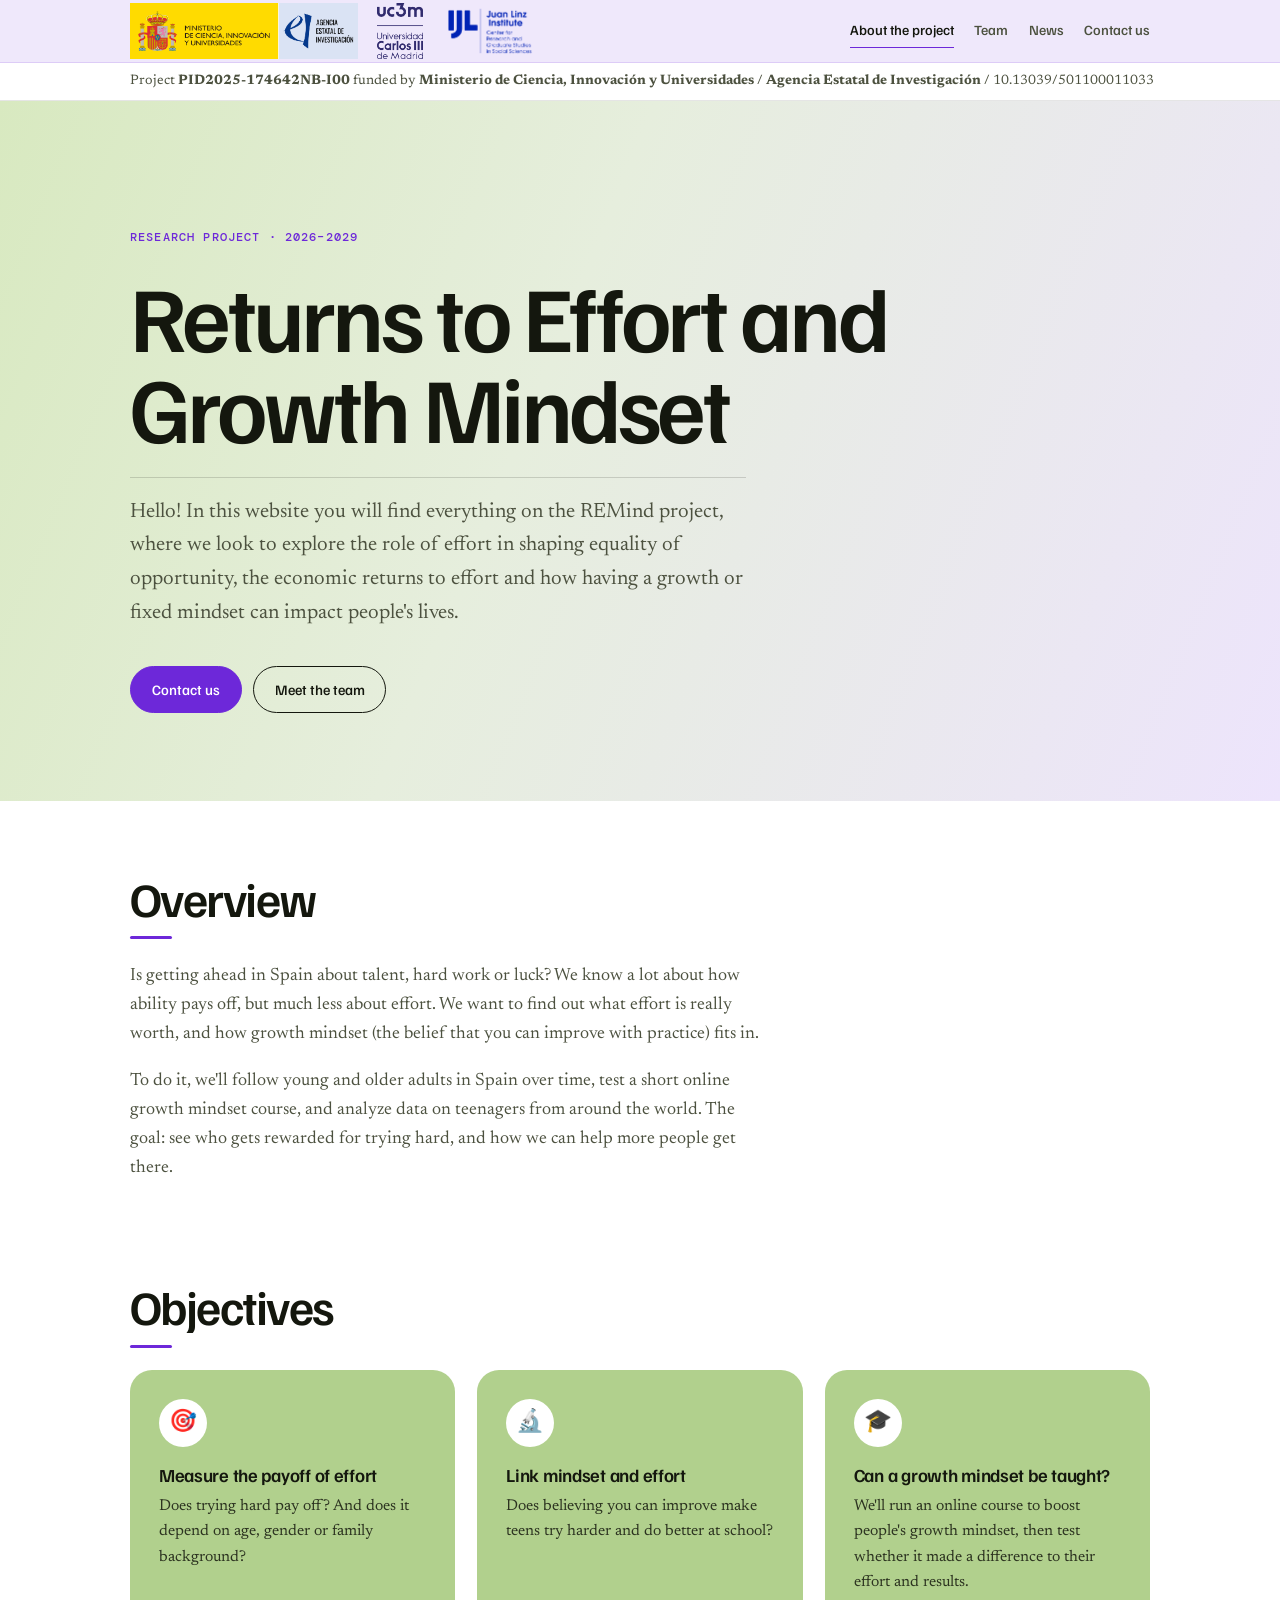
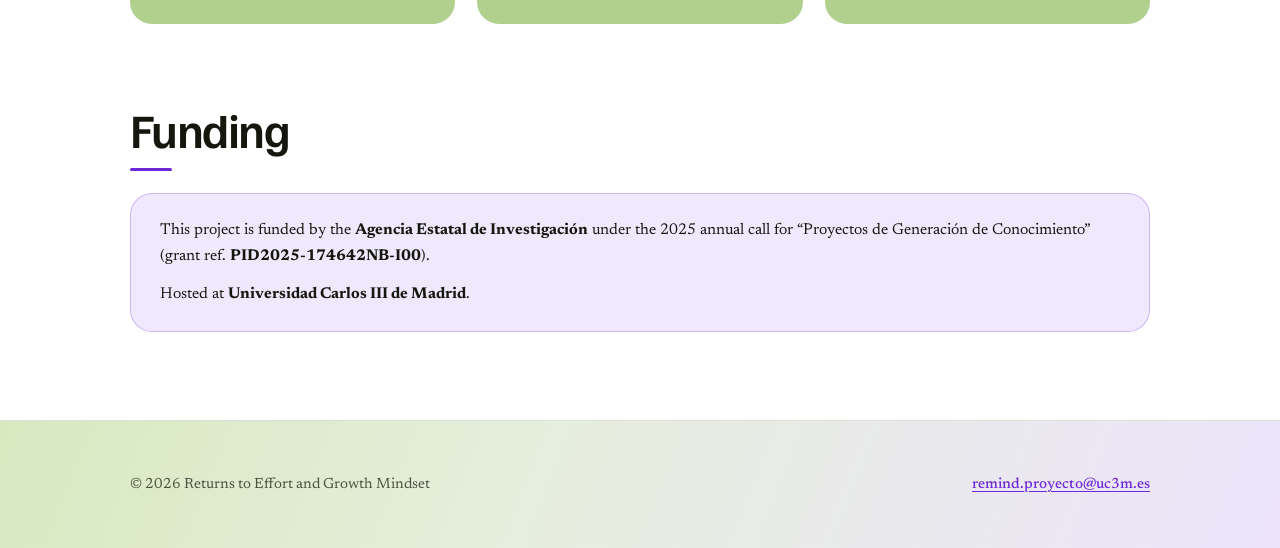
==== index.html @ 809b1516 "Update index.html" ====
<!DOCTYPE html>
<html lang="en">
<head>
  <meta charset="utf-8">
  <meta name="viewport" content="width=device-width, initial-scale=1">
  <title>Returns to Effort and Growth Mindset · About the project</title>
  <meta name="description" content="Hello! In this website you will find everything on the REMind project, where we look to explore the role of effort in shaping equality of opportunity, the economic returns to effort and how having a growth or fixed mindset can impact people's lives.">
  <!-- Vista previa al compartir el enlace en redes (imagen de 1200x630 px).
       IMPORTANTE: para que funcione en redes, og:image debe ser una URL absoluta,
       p. ej. https://TU-USUARIO.github.io/TU-REPO/images/og.png -->
  <meta property="og:type" content="website">
  <meta property="og:title" content="Returns to Effort and Growth Mindset">
  <meta property="og:description" content="Hello! In this website you will find everything on the REMind project, where we look to explore the role of effort in shaping equality of opportunity, the economic returns to effort and how having a growth or fixed mindset can impact people's lives.">
  <meta property="og:image" content="https://TU-USUARIO.github.io/TU-REPO/images/og.png">
  <link rel="icon" href="images/newlogo.png" type="image/png">
  <link rel="preconnect" href="https://fonts.googleapis.com">
  <link rel="preconnect" href="https://fonts.gstatic.com" crossorigin>
  <link href="https://fonts.googleapis.com/css2?family=Inter:wght@400;500;600;700&family=Source+Serif+4:wght@600;700&display=swap" rel="stylesheet">
  <link rel="stylesheet" href="site.css">
  <style>
    /* Barra superior: logos a la izquierda, menú a la derecha */
    .header-inner { justify-content: space-between; gap: 1rem; }
    .funding-logos { display: flex; align-items: center; gap: 1.2rem; flex: 0 0 auto; }
    .funding-logos img { height: 56px; width: auto; display: block; }

    /* Barra de financiación: una sola línea de texto, a la izquierda */
    .funding-bar { background: #fff; border-bottom: 1px solid rgba(0, 0, 0, 0.1); }
    .funding-bar-inner { padding-block: 0.55rem; }
    .funding-bar p { margin: 0; text-align: left; font-size: 0.85rem; line-height: 1.4; color: var(--ink-2); }
    @media (min-width: 1000px) {
      .funding-bar p { white-space: nowrap; }
    }
    @media (max-width: 700px) {
      .funding-logos { gap: 0.6rem; }
      .funding-logos img { height: 42px; }
    }
  </style>
</head>
<body>

  <!-- ===== CABECERA (igual en todas las páginas) ===== -->
  <header class="site-header">
    <div class="container header-inner">
    <div class="funding-logos">
      <img src="images/MICIU+AEI.jpg" alt="Ministerio de Ciencia, Innovación y Universidades · Agencia Estatal de Investigación">
      <img src="images/uc3mvertical.png" alt="Universidad Carlos III de Madrid">
      <img src="images/ijl.png" alt="Instituto Juan Linz">
    </div>
      <button class="nav-toggle" aria-label="Open menu" aria-expanded="false">☰</button>
      <nav class="nav">
        <ul>
          <li><a href="index.html">About the project</a></li>
          <li><a href="team.html">Team</a></li>
          <li><a href="news.html">News</a></li>
          <li><a href="publications.html">Contact us</a></li>
        </ul>
      </nav>
    </div>
  </header>

  <!-- ===== FINANCIACIÓN (obligatoria en todas las páginas): referencia + logo MICIU + logo AEI ===== -->
  <div class="funding-bar">
    <div class="container funding-bar-inner">
      <p>Project <strong>PID2025-174642NB-I00</strong> funded by <strong>Ministerio de Ciencia, Innovación y Universidades</strong> / <strong>Agencia Estatal de Investigación</strong> / 10.13039/501100011033</p>
    </div>
  </div>

  <main>
    <!-- ===== PORTADA ===== -->
    <div class="hero">
      <div class="container">
        <p class="eyebrow">Research project · 2026–2029</p>
        <h1>Returns to Effort and Growth Mindset</h1>
        <p class="lead">
          Hello! In this website you will find everything on the REMind project, where we look
          to explore the role of effort in shaping equality of opportunity, the economic returns
          to effort and how having a growth or fixed mindset can impact people's lives.
        </p>
        <div class="buttons">
          <a class="btn btn-primary" href="publications.html">Contact us</a>
          <a class="btn btn-ghost" href="team.html">Meet the team</a>
        </div>
      </div>
    </div>

    <div class="container">
      <!-- ===== RESUMEN ===== -->
      <section>
        <h2>Overview</h2>
        <p>
          Is getting ahead in Spain about talent, hard work or luck? We know a lot about how
          ability pays off, but much less about effort. We want to find out what effort is
          really worth, and how growth mindset (the belief that you can improve with practice)
          fits in.
        </p>
        <p>
          To do it, we'll follow young and older adults in Spain over time, test a short online
          growth mindset course, and analyze data on teenagers from around the world. The goal:
          see who gets rewarded for trying hard, and how we can help more people get there.
        </p>
      </section>

      <!-- ===== OBJETIVOS ===== -->
      <section>
        <h2>Objectives</h2>
        <div class="grid-3">
          <div class="card">
            <div class="icon">🎯</div>
            <h3>Measure the payoff of effort</h3>
            <p>Does trying hard pay off? And does it depend on age, gender or family background?</p>
          </div>
          <div class="card">
            <div class="icon">🔬</div>
            <h3>Link mindset and effort</h3>
            <p>Does believing you can improve make teens try harder and do better at school?</p>
          </div>
          <div class="card">
            <div class="icon">🎓</div>
            <h3>Can a growth mindset be taught?</h3>
            <p>We'll run an online course to boost people's growth mindset, then test whether it made a difference to their effort and results.</p>
          </div>
        </div>
      </section>

      <!-- ===== FINANCIACIÓN ===== -->
      <section>
        <h2>Funding</h2>
        <div class="funding">
          <span>This project is funded by the <strong>Agencia Estatal de Investigación</strong> under the 2025 annual call for “Proyectos de Generación de Conocimiento” (grant ref. <strong>PID2025-174642NB-I00</strong>).</span>
          <span>Hosted at <strong>Universidad Carlos III de Madrid</strong>.</span>
        </div>
      </section>
    </div>
  </main>

  <!-- ===== PIE (igual en todas las páginas) ===== -->
  <footer class="site-footer">
    <div class="container footer-inner">
      <span>© <span class="year">2026</span> Returns to Effort and Growth Mindset</span>
      <span class="footer-email"><a href="mailto:remind.proyecto@uc3m.es">remind.proyecto@uc3m.es</a></span>
    </div>
  </footer>

  <script src="site.js"></script>
</body>
</html>
---- site.css ----
/* ==========================================================
   Estilos de la web del proyecto — paleta y tipografía inspiradas en la web de Mar
   Fondo blanco, verde salvia, violeta como único acento, panel degradado
   verde → lila, y tres fuentes: Familjen Grotesk, Newsreader y DM Mono.
   Cambia colores y fuentes en :root para personalizarla.
   ========================================================== */

@import url("https://fonts.googleapis.com/css2?family=DM+Mono:wght@400;500&family=Familjen+Grotesk:ital,wght@0,400..700;1,400..700&family=Newsreader:ital,wght@0,300..600;1,300..600&display=swap");

:root {
  --paper:       #ffffff;
  --paper-2:     #f7f7f5;
  --ink:         #14170e;    /* texto y franjas oscuras */
  --ink-2:       #4c513f;
  --ink-3:       #787d69;
  --rule:        #dedfd5;    /* líneas finas */
  --rule-soft:   #edeee6;
  --sage:        #b1d08d;    /* verde salvia */
  --sage-tint:   #eaf3dd;
  --sage-deep:   #3f6b22;
  --accent:      #6d28d9;    /* violeta: único color de acento */
  --accent-fg:   #ffffff;
  --accent-soft: #f0e9fe;
  --bar:         #efe7fb;    /* barra lavanda de la cabecera */
  --panel-bg:    linear-gradient(112deg, #d8e9c0 0%, #e6eedd 42%, #ede4fc 100%);
  --panel-rule:  rgba(20, 23, 14, 0.16);
  --shadow:      0 1px 2px rgba(20, 23, 14, 0.05), 0 10px 28px -14px rgba(20, 23, 14, 0.22);
  --radius:      22px;
  --max:         1100px;
  --head-h:      62px;
  --font-display: "Familjen Grotesk", "Helvetica Neue", Helvetica, Arial, sans-serif;
  --font-body:    "Newsreader", Georgia, "Times New Roman", serif;
  --font-mono:    "DM Mono", ui-monospace, "SF Mono", Menlo, Consolas, monospace;
  /* alias por compatibilidad */
  --font-sans: var(--font-display);
  --font-serif: var(--font-body);
}

/* Modo oscuro automático (si el ordenador del visitante lo tiene activado) */
@media (prefers-color-scheme: dark) {
  :root {
    --paper: #12140d; --paper-2: #191c13;
    --ink: #edefe3; --ink-2: #b7bba9; --ink-3: #8b907d;
    --rule: #383c2e; --rule-soft: #282c20;
    --sage: #a6c583; --sage-tint: #212b18; --sage-deep: #bcd79c;
    --accent: #c4b5fd; --accent-fg: #10120a; --accent-soft: #241c3b;
    --bar: #1c1630;
    --panel-bg: linear-gradient(112deg, #1b2614 0%, #1a1d14 45%, #211a31 100%);
    --panel-rule: rgba(237, 239, 227, 0.18);
    --shadow: 0 1px 2px rgba(0, 0, 0, 0.4), 0 10px 28px -14px rgba(0, 0, 0, 0.75);
  }
}

* { box-sizing: border-box; }

html { scroll-behavior: smooth; -webkit-text-size-adjust: 100%; }

body {
  margin: 0;
  font-family: var(--font-body);
  font-size: clamp(1.02rem, 0.98rem + 0.2vw, 1.12rem);
  line-height: 1.62;
  color: var(--ink);
  background: var(--paper);
  -webkit-font-smoothing: antialiased;
}

img { max-width: 100%; height: auto; display: block; }

h1, h2, h3, h4 {
  font-family: var(--font-display);
  font-weight: 600;
  line-height: 1.06;
  letter-spacing: -0.022em;
  margin: 0;
}

a { color: var(--accent); text-underline-offset: 0.18em; text-decoration-thickness: 1px; }
a:hover { text-decoration-thickness: 2px; }
:focus-visible { outline: 2px solid var(--accent); outline-offset: 3px; border-radius: 2px; }
::selection { background: var(--sage); color: #14170e; }

.container {
  width: 100%;
  max-width: var(--max);
  margin: 0 auto;
  padding: 0 clamp(1.15rem, 4.5vw, 2.5rem);
}

/* ---------- Cabecera y navegación ---------- */

.site-header {
  position: sticky;
  top: 0;
  z-index: 50;
  background: color-mix(in srgb, var(--bar) 94%, transparent);
  backdrop-filter: saturate(1.4) blur(10px);
  border-bottom: 1px solid color-mix(in srgb, var(--accent) 14%, transparent);
}

.header-inner {
  display: flex;
  align-items: center;
  justify-content: space-between;
  gap: 1rem;
  min-height: var(--head-h);
}

.brand {
  display: flex;
  align-items: center;
  gap: 10px;
  color: var(--ink);
  text-decoration: none;
}
   .brand span {
     font-family: var(--font-display);
     font-style: normal;
     font-weight: 600;
     font-size: 1.05rem;
     letter-spacing: -0.01em;
   }
.brand:hover span { color: var(--accent); }
.brand img { width: 28px; height: 28px; }

.nav ul {
  display: flex;
  gap: clamp(0.7rem, 1.6vw, 1.6rem);
  list-style: none;
  margin: 0;
  padding: 0;
}
.nav a {
  display: block;
  font-family: var(--font-display);
  font-size: 0.88rem;
  font-weight: 500;
  color: var(--ink-2);
  text-decoration: none;
  padding-block: 0.3rem;
  border-bottom: 1.5px solid transparent;
  white-space: nowrap;
}
.nav a:hover,
.nav a.active,
.nav a[aria-current="page"] { color: var(--ink); border-bottom-color: var(--accent); }

.nav-toggle {
  display: none;
  background: none;
  border: 1px solid var(--rule);
  border-radius: 999px;
  padding: 0.35rem 0.8rem;
  cursor: pointer;
  font-family: var(--font-display);
  font-size: 0.9rem;
  color: var(--ink);
}

/* ---------- Portada (solo en About) ---------- */

.hero {
  background: var(--panel-bg);
  padding: clamp(4rem, 11vw, 8rem) 0 clamp(3rem, 8vw, 5.5rem);
}

.eyebrow {
  display: block;
  font-family: var(--font-mono);
  font-size: 0.72rem;
  font-weight: 500;
  letter-spacing: 0.1em;
  text-transform: uppercase;
  color: var(--accent);
  margin: 0 0 1.4rem;
}

.hero h1 {
  font-size: clamp(2.5rem, 0.8rem + 6.6vw, 5.8rem);
  letter-spacing: -0.04em;
  line-height: 0.98;
  max-width: 16ch;
  margin-bottom: 1.6rem;
}
/* palabra destacada opcional: <em>effort</em> */
.hero h1 em {
  font-family: var(--font-body);
  font-style: italic;
  font-weight: 400;
  letter-spacing: -0.015em;
}

.hero .lead {
  font-size: clamp(1.1rem, 1rem + 0.5vw, 1.3rem);
  color: var(--ink-2);
  max-width: 56ch;
  margin: 0 0 2.2rem;
  padding-top: 1.1rem;
  border-top: 1px solid var(--panel-rule);
}

.buttons { display: flex; flex-wrap: wrap; gap: 0.7rem; }

.btn {
  display: inline-flex;
  align-items: center;
  gap: 0.5rem;
  font-family: var(--font-display);
  font-size: 0.9rem;
  font-weight: 500;
  text-decoration: none;
  padding: 0.68rem 1.3rem;
  border-radius: 999px;
  border: 1px solid var(--ink);
  color: var(--ink);
  background: transparent;
  transition: background-color 0.18s ease, color 0.18s ease, border-color 0.18s ease;
}
.btn:hover { background: var(--ink); color: var(--paper); border-color: var(--ink); }
.btn-primary { background: var(--accent); border-color: var(--accent); color: var(--accent-fg); }
.btn-primary:hover { background: var(--ink); border-color: var(--ink); color: var(--paper); }
.btn-ghost { background: transparent; color: var(--ink); }

/* ---------- Cinta de palabras clave (opcional) ----------
   <div class="marquee"><div class="marquee-track">
     <span>Effort</span><span>Growth mindset</span> ... (repite el grupo una vez)
   </div></div>                                                */

.marquee {
  overflow: hidden;
  background: var(--ink);
  color: #f4f5ec;
  user-select: none;
}
.marquee-track {
  display: flex;
  align-items: center;
  width: max-content;
  padding-block: 0.85rem;
  animation: marquee 45s linear infinite;
}
.marquee-track span {
  display: inline-flex;
  align-items: center;
  font-family: var(--font-mono);
  font-size: 0.74rem;
  letter-spacing: 0.09em;
  text-transform: uppercase;
  white-space: nowrap;
  padding-inline: 1.1rem;
}
.marquee-track span::after {
  content: "";
  width: 5px;
  height: 5px;
  border-radius: 50%;
  background: var(--sage);
  margin-left: 2.2rem;
}

@keyframes marquee { to { transform: translateX(-50%); } }

@media (prefers-reduced-motion: reduce) {
  .marquee-track { animation: none; }
  .marquee { overflow-x: auto; }
  html { scroll-behavior: auto; }
}

/* ---------- Cabecera de página (resto de pestañas) ---------- */

.page-header {
  padding: clamp(2.6rem, 6vw, 4.4rem) 0;
  border-bottom: 1px solid var(--rule);
}
.page-header h1 {
  font-size: clamp(2.1rem, 1.2rem + 3.8vw, 3.8rem);
  letter-spacing: -0.036em;
}
.page-header h1::after {
  content: "";
  display: block;
  width: 4.5rem;
  height: 5px;
  border-radius: 3px;
  background: var(--accent);
  margin-top: 1.1rem;
}
.page-header p { margin-top: 1rem; max-width: 60ch; color: var(--ink-2); font-size: 1.04em; }

/* ---------- Secciones ---------- */

main { padding-bottom: clamp(3rem, 7vw, 5rem); }

section { padding: clamp(2.8rem, 6vw, 4.5rem) 0 0.5rem; }

h2 {
  font-size: clamp(1.8rem, 1.1rem + 2.4vw, 3rem);
  letter-spacing: -0.032em;
  margin: 0 0 1.4rem;
}
h2::after {
  content: "";
  display: block;
  width: 2.6rem;
  height: 3px;
  border-radius: 2px;
  background: var(--accent);
  margin-top: 0.8rem;
}
h3 { font-size: 1.15rem; letter-spacing: -0.015em; line-height: 1.22; margin: 0 0 0.45rem; }

section p { max-width: 64ch; color: var(--ink-2); }
section p + p { margin-top: 1rem; }

/* etiqueta pequeña opcional: <p class="section-label">01 ↘ Overview</p> */
.section-label {
  font-family: var(--font-mono);
  font-size: 0.72rem;
  font-weight: 500;
  letter-spacing: 0.1em;
  text-transform: uppercase;
  color: var(--accent);
  margin: 0 0 0.7rem;
}

.muted { color: var(--ink-3); }

.grid-3 {
  display: grid;
  grid-template-columns: repeat(3, 1fr);
  gap: clamp(0.9rem, 1.8vw, 1.4rem);
}

/* Tarjetas de objetivos: las tres del mismo verde salvia, plano y sin degradado */
.card {
  background: var(--sage);
  border-radius: var(--radius);
  padding: clamp(1.3rem, 2.6vw, 1.8rem);
  transition: transform 0.2s ease, box-shadow 0.2s ease;
}
.card:hover { transform: translateY(-3px); box-shadow: var(--shadow); }
.card h3 { color: #14170e; }
.card p { margin: 0; color: #2c3320; font-size: 0.98rem; }
.card .icon {
  display: grid;
  place-items: center;
  width: 48px;
  height: 48px;
  font-size: 1.4rem;
  margin-bottom: 1.1rem;
  border-radius: 50%;
  background: #ffffff;
}
@media (prefers-color-scheme: dark) {
  .card { background: var(--sage-tint); border: 1px solid var(--rule); }
  .card h3 { color: var(--ink); }
  .card p { color: var(--ink-2); }
  .card .icon { background: var(--paper-2); }
}
@media (prefers-reduced-motion: reduce) { .card:hover { transform: none; } }

.figure {
  border-radius: var(--radius);
  overflow: hidden;
  border: 1px solid var(--rule);
  background: var(--paper);
}
.figure figcaption {
  padding: 0.8rem 1rem;
  font-size: 0.92rem;
  color: var(--ink-3);
  border-top: 1px solid var(--rule);
}

.funding {
  display: flex;
  flex-wrap: wrap;
  align-items: center;
  gap: 0.8rem 2rem;
  padding: clamp(1.1rem, 2.4vw, 1.5rem) clamp(1.2rem, 2.6vw, 1.8rem);
  background: var(--accent-soft);
  border: 1px solid color-mix(in srgb, var(--accent) 26%, transparent);
  border-radius: var(--radius);
  color: var(--ink);
  font-size: 0.98rem;
}

/* ---------- Equipo ---------- */

.team-grid {
  display: grid;
  grid-template-columns: repeat(auto-fill, minmax(210px, 1fr));
  gap: 2.2rem;
}

.member { text-align: center; }
.member .photo {
  width: 150px;
  height: 150px;
  margin: 0 auto 1rem;
  border-radius: 50%;
  object-fit: cover;
  background: var(--accent-soft);
  border: 3px solid var(--sage);
}
.member h3 { margin-bottom: 0.15rem; }
.member .role { font-family: var(--font-mono); font-size: 0.7rem; letter-spacing: 0.08em; text-transform: uppercase; color: var(--accent); margin: 0; }
.member .affil { color: var(--ink-3); font-size: 0.92rem; margin: 0.2rem 0 0.5rem; }
.member .links { display: flex; justify-content: center; gap: 0.8rem; font-family: var(--font-display); font-size: 0.88rem; }

/* ---------- Noticias ---------- */

.news-list { list-style: none; margin: 0; padding: 0; }

.news-item {
  display: grid;
  grid-template-columns: 140px 1fr;
  gap: 1.2rem;
  padding: 1.3rem 0;
  border-bottom: 1px solid var(--rule);
}
.news-item:last-child { border-bottom: none; }
.news-item time {
  font-family: var(--font-mono);
  font-size: 0.78rem;
  letter-spacing: 0.08em;
  text-transform: uppercase;
  color: var(--ink-3);
  font-variant-numeric: tabular-nums;
  padding-top: 0.3rem;
}
.news-item p { margin: 0.3rem 0 0; color: var(--ink-2); }

.tag {
  display: inline-block;
  font-family: var(--font-mono);
  font-size: 0.6rem;
  font-weight: 500;
  letter-spacing: 0.1em;
  text-transform: uppercase;
  padding: 0.26rem 0.6rem;
  border-radius: 3px;
  background: var(--accent-soft);
  color: var(--accent);
  border: 1px solid color-mix(in srgb, var(--accent) 26%, transparent);
  margin-left: 0.5rem;
  vertical-align: middle;
}

/* ---------- Publicaciones ---------- */

.pub-year {
  font-family: var(--font-mono);
  font-size: 0.76rem;
  font-weight: 500;
  letter-spacing: 0.12em;
  text-transform: uppercase;
  color: var(--ink-3);
  margin: 2.4rem 0 0.8rem;
  padding-bottom: 0.5rem;
  border-bottom: 1px solid var(--rule);
}

.pub-list { list-style: none; margin: 0; padding: 0; }

.pub { padding: 1.2rem 0; border-bottom: 1px solid var(--rule-soft); }
.pub:last-child { border-bottom: none; }
.pub .title { font-family: var(--font-display); font-weight: 600; font-size: 1.12rem; letter-spacing: -0.015em; margin: 0; color: var(--ink); }
.pub .authors { margin: 0.2rem 0; color: var(--ink-2); font-size: 0.95rem; }
.pub .venue { margin: 0; font-style: italic; color: var(--ink-3); font-size: 0.95rem; }
.pub .pub-links { display: flex; flex-wrap: wrap; gap: 0.5rem; margin-top: 0.8rem; }
.pub .pub-links a,
.pub .pub-links button {
  font-family: var(--font-display);
  font-size: 0.8rem;
  font-weight: 500;
  padding: 0.3rem 0.85rem;
  border: 1px solid color-mix(in srgb, var(--accent) 40%, transparent);
  border-radius: 999px;
  background: var(--accent-soft);
  color: var(--accent);
  text-decoration: none;
  cursor: pointer;
  transition: background-color 0.18s ease, color 0.18s ease, border-color 0.18s ease;
}
.pub .pub-links a:hover,
.pub .pub-links button:hover { background: var(--ink); color: var(--paper); border-color: var(--ink); }

.bibtex {
  display: none;
  margin-top: 0.8rem;
  padding: 1rem;
  background: var(--paper-2);
  border: 1px solid var(--rule);
  border-radius: 8px;
  font-family: var(--font-mono);
  font-size: 0.76rem;
  overflow-x: auto;
  white-space: pre;
}
.bibtex.open { display: block; }

/* ---------- Pie de página ---------- */

.site-footer {
  background: var(--panel-bg);
  color: var(--ink-2);
  padding: clamp(2rem, 5vw, 3.2rem) 0;
  font-size: 0.92rem;
  border-top: 1px solid var(--rule);
}
.footer-inner {
  display: flex;
  flex-wrap: wrap;
  justify-content: space-between;
  gap: 0.8rem;
}
.footer-inner a { color: var(--accent); font-weight: 500; }
.footer-inner a:hover { color: var(--ink); }

/* ---------- Móvil ---------- */

@media (max-width: 860px) {
  .nav-toggle { display: block; }

  .header-inner { position: relative; }
  .nav {
    display: none;
    position: absolute;
    top: calc(100% + 8px);
    right: 0;
    min-width: 210px;
    background: var(--paper);
    border: 1px solid var(--rule);
    border-radius: 12px;
    padding: 0.3rem 1rem;
    box-shadow: var(--shadow);
  }
  .nav.open { display: block; }
  .nav ul { flex-direction: column; gap: 0; }
  .nav a { padding-block: 0.75rem; border-bottom: 1px solid var(--rule-soft); }
  .nav li:last-child a { border-bottom: none; }
}

@media (max-width: 760px) {
  .grid-3 { grid-template-columns: 1fr; }
  .news-item { grid-template-columns: 1fr; gap: 0.2rem; }
}
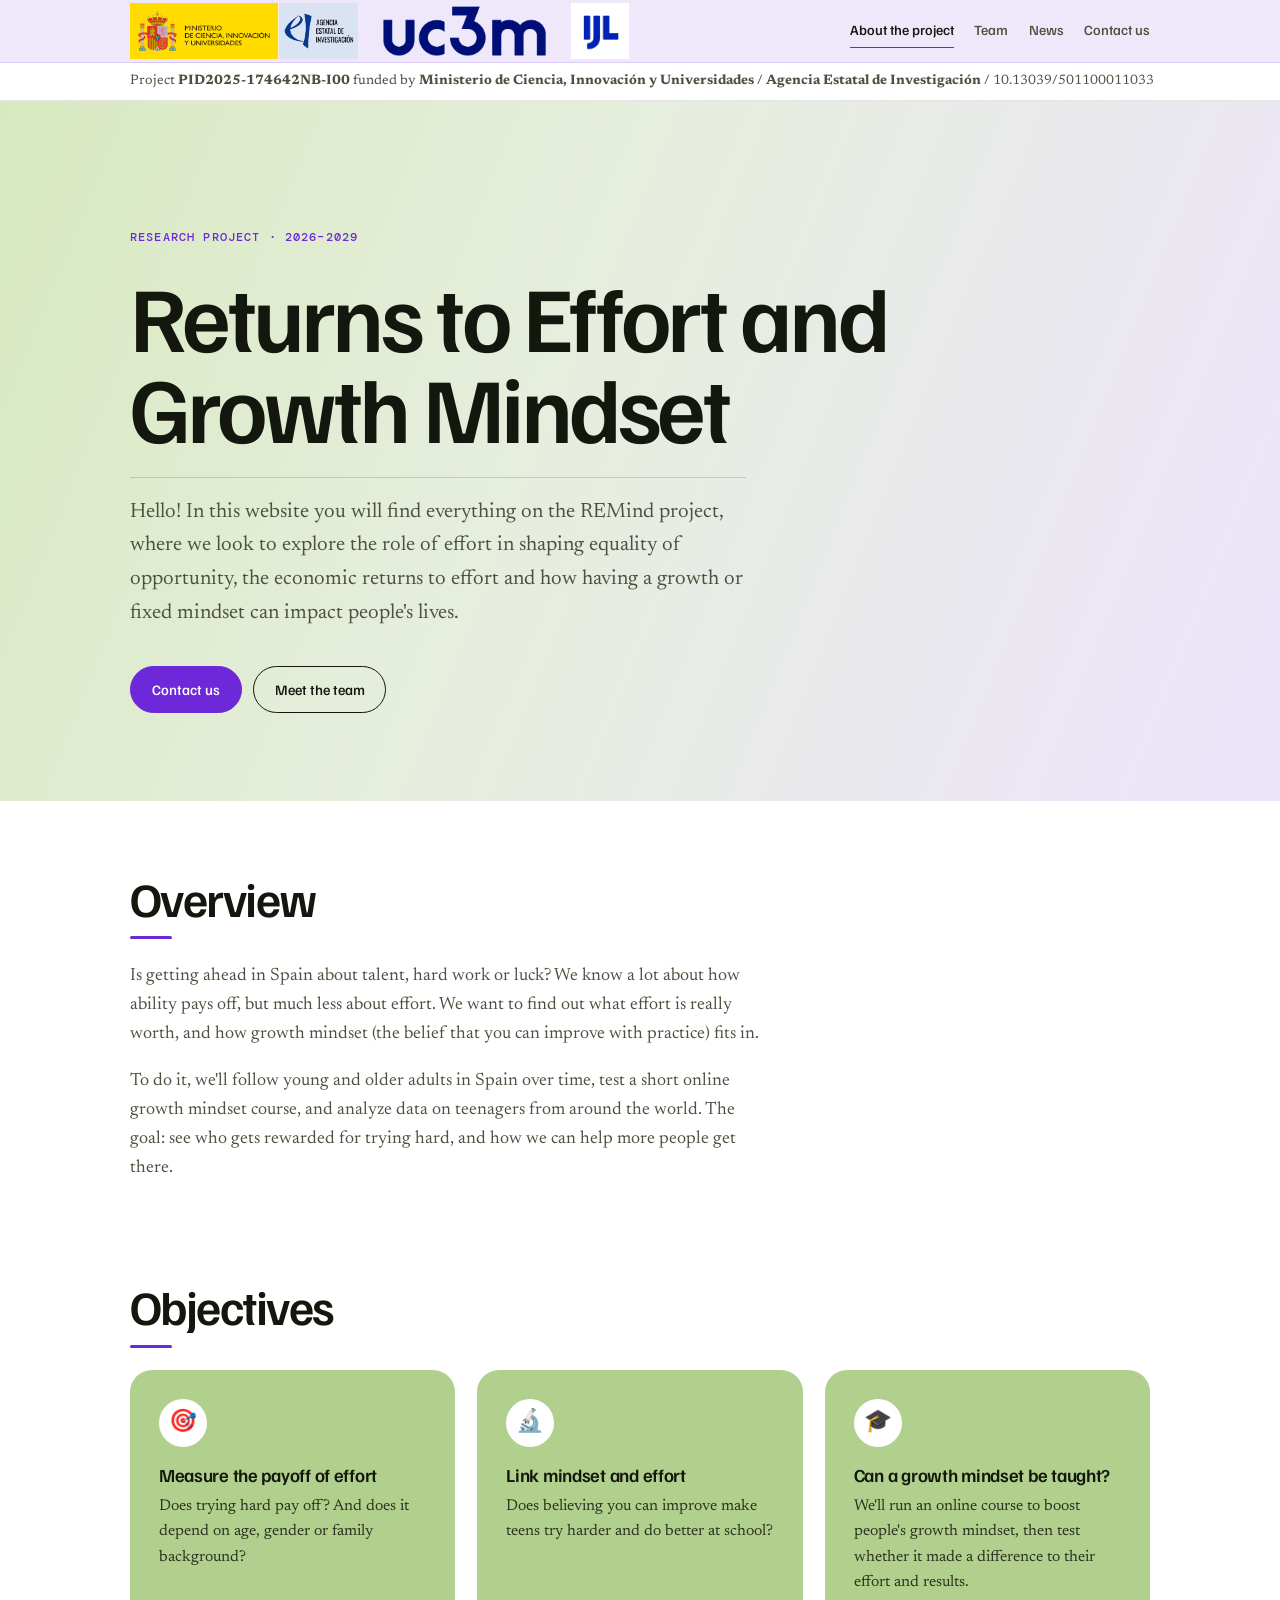
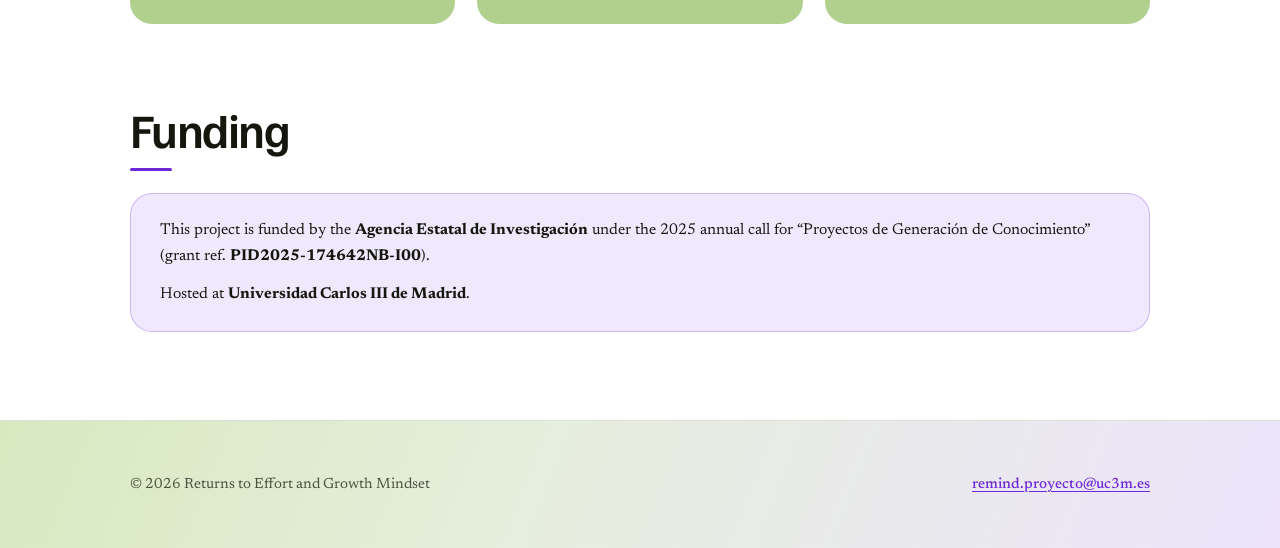
==== commit 395c5a60: "Update index.html" ====
--- a/index.html
+++ b/index.html
@@ -43,8 +43,8 @@
     <div class="container header-inner">
     <div class="funding-logos">
       <img src="images/MICIU+AEI.jpg" alt="Ministerio de Ciencia, Innovación y Universidades · Agencia Estatal de Investigación">
-      <img src="images/uc3mvertical.png" alt="Universidad Carlos III de Madrid">
-      <img src="images/ijl.png" alt="Instituto Juan Linz">
+      <img src="images/uc3macronimo.png" alt="Universidad Carlos III de Madrid">
+      <img src="images/IJL_letras.jpg" alt="Instituto Juan Linz">
     </div>
       <button class="nav-toggle" aria-label="Open menu" aria-expanded="false">☰</button>
       <nav class="nav">
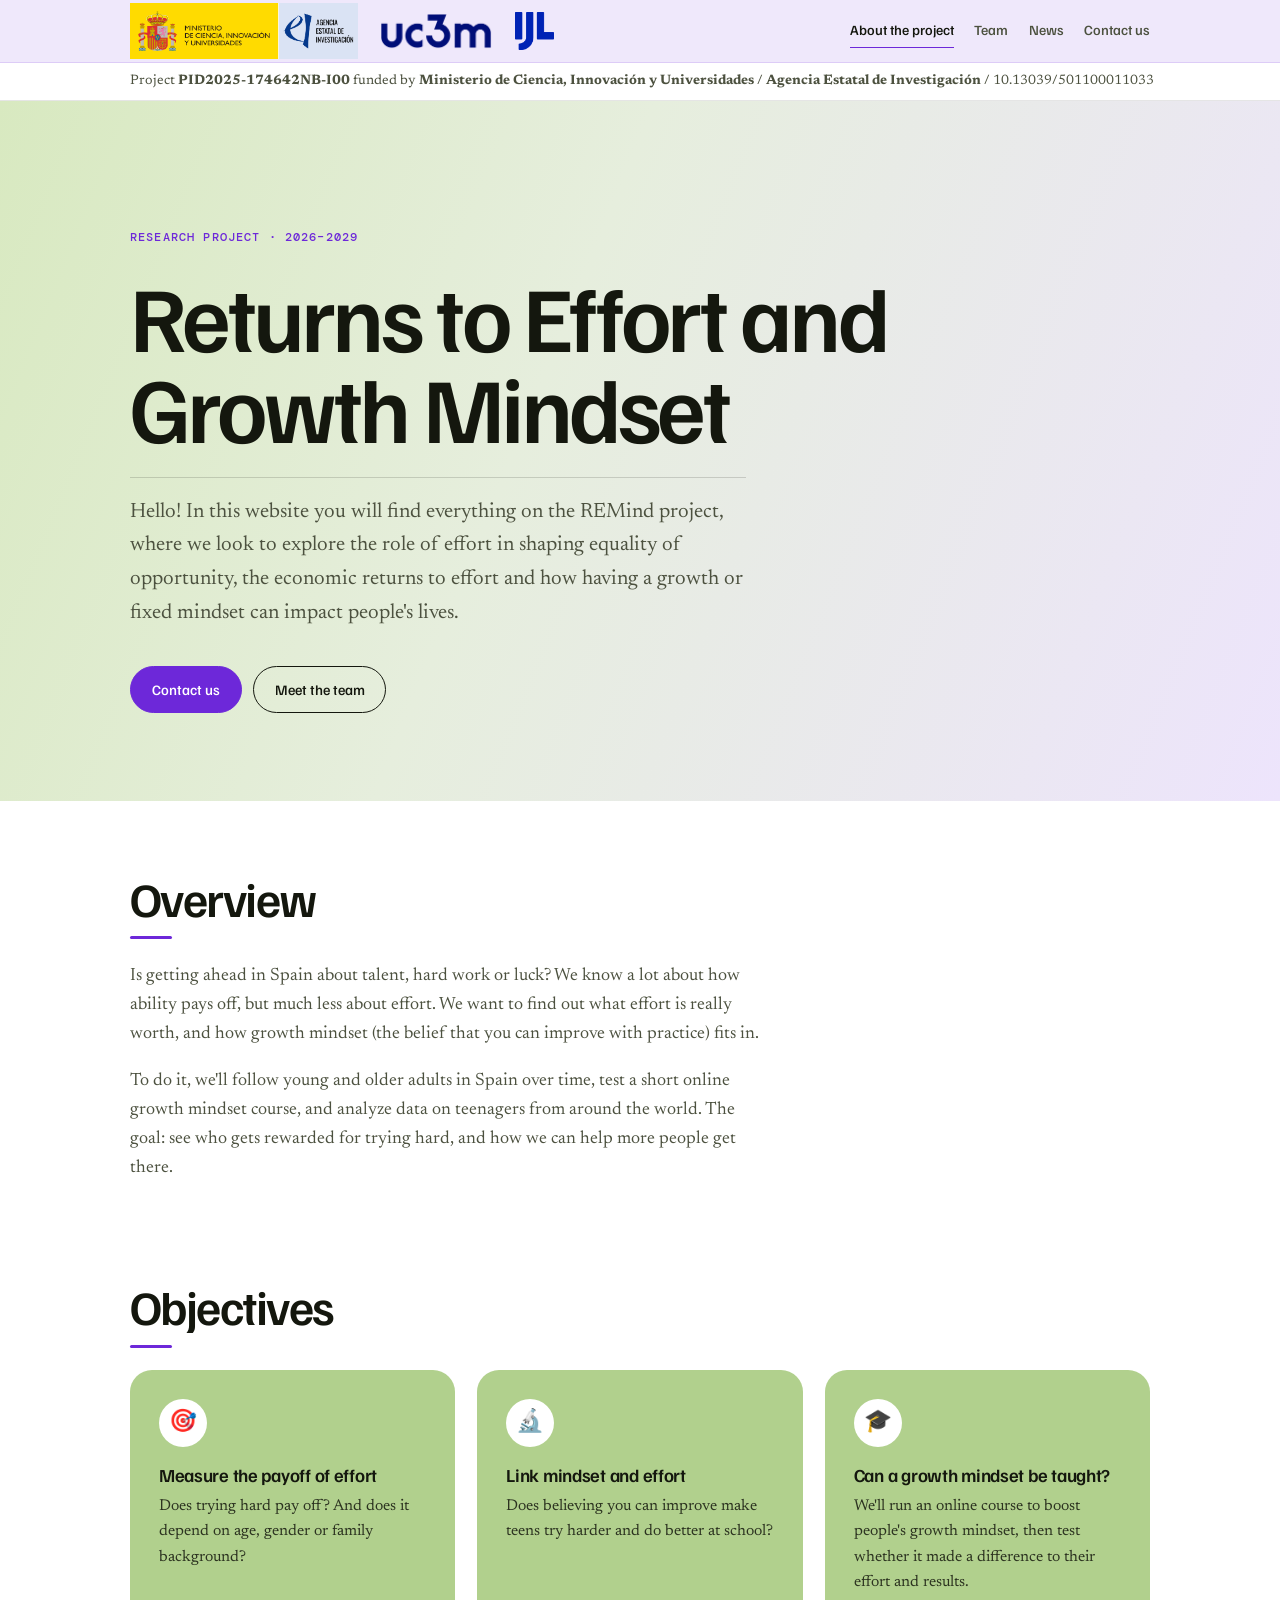
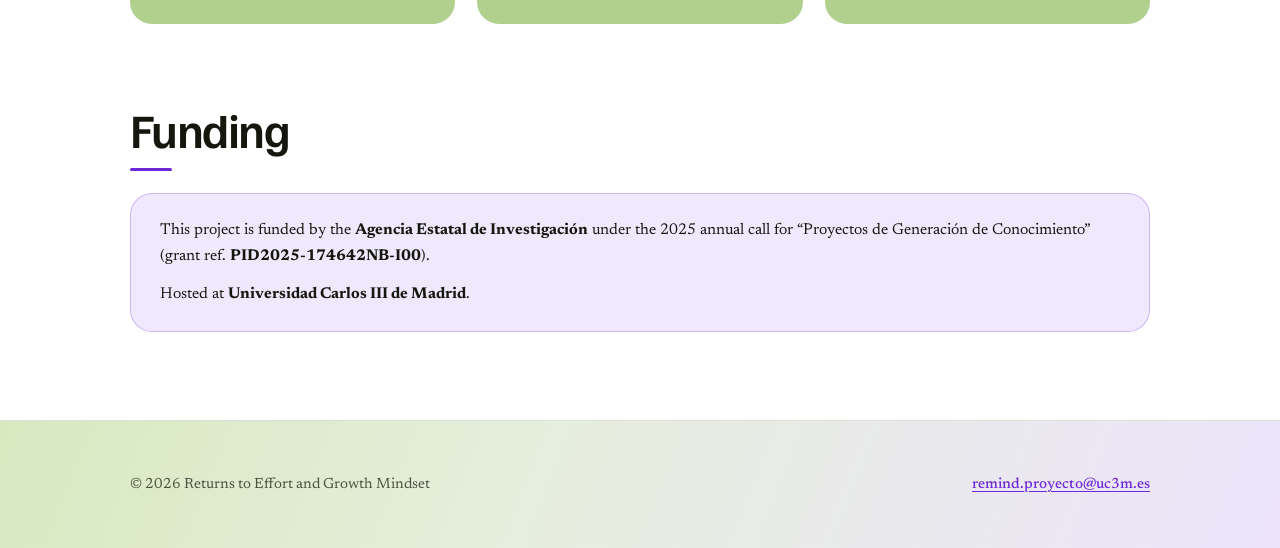
==== commit b6b1d8c5: "Update index.html" ====
--- a/index.html
+++ b/index.html
@@ -22,6 +22,7 @@
     .header-inner { justify-content: space-between; gap: 1rem; }
     .funding-logos { display: flex; align-items: center; gap: 1.2rem; flex: 0 0 auto; }
     .funding-logos img { height: 56px; width: auto; display: block; }
+    .funding-logos img:nth-child(n+2) { height: 38px; }
 
     /* Barra de financiación: una sola línea de texto, a la izquierda */
     .funding-bar { background: #fff; border-bottom: 1px solid rgba(0, 0, 0, 0.1); }
@@ -33,6 +34,7 @@
     @media (max-width: 700px) {
       .funding-logos { gap: 0.6rem; }
       .funding-logos img { height: 42px; }
+      .funding-logos img:nth-child(n+2) { height: 30px; }
     }
   </style>
 </head>
@@ -44,7 +46,7 @@
     <div class="funding-logos">
       <img src="images/MICIU+AEI.jpg" alt="Ministerio de Ciencia, Innovación y Universidades · Agencia Estatal de Investigación">
       <img src="images/uc3macronimo.png" alt="Universidad Carlos III de Madrid">
-      <img src="images/IJL_letras.jpg" alt="Instituto Juan Linz">
+      <img src="images/IJL_letras.png" alt="Instituto Juan Linz">
     </div>
       <button class="nav-toggle" aria-label="Open menu" aria-expanded="false">☰</button>
       <nav class="nav">
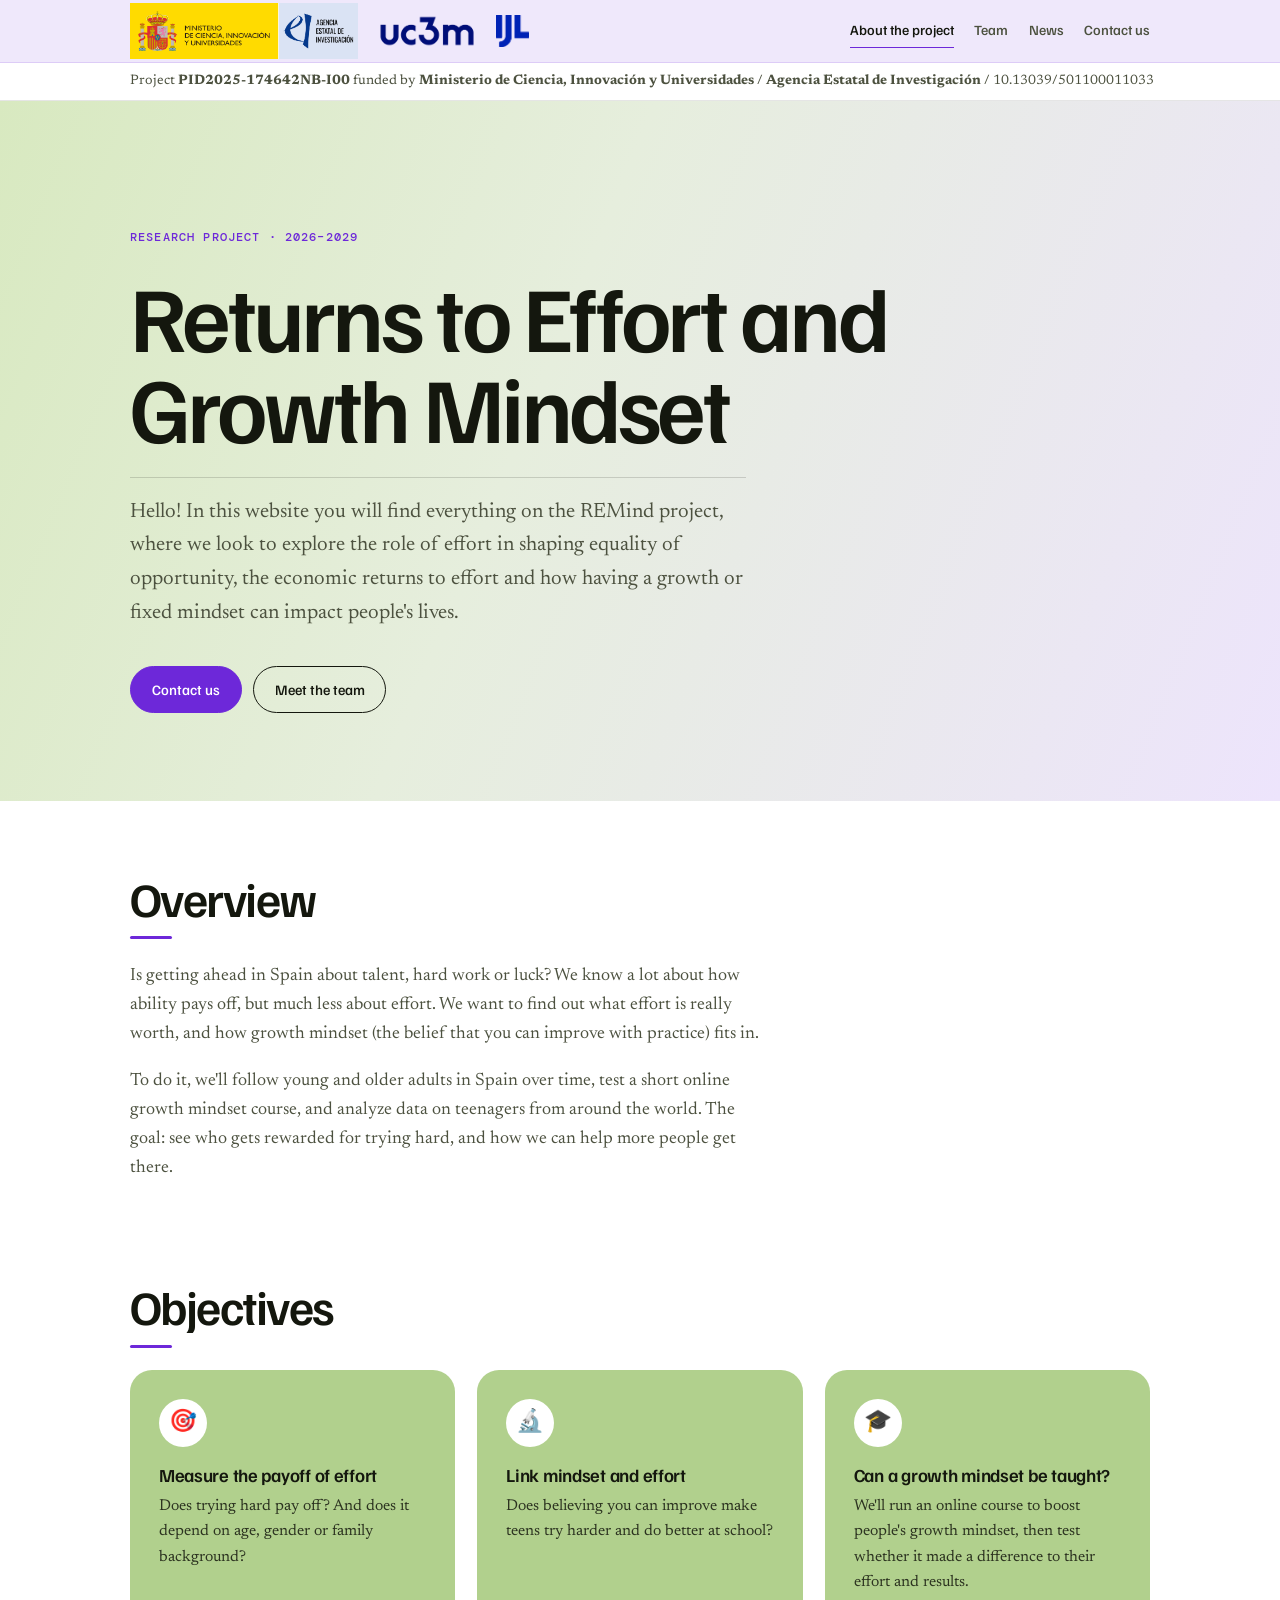
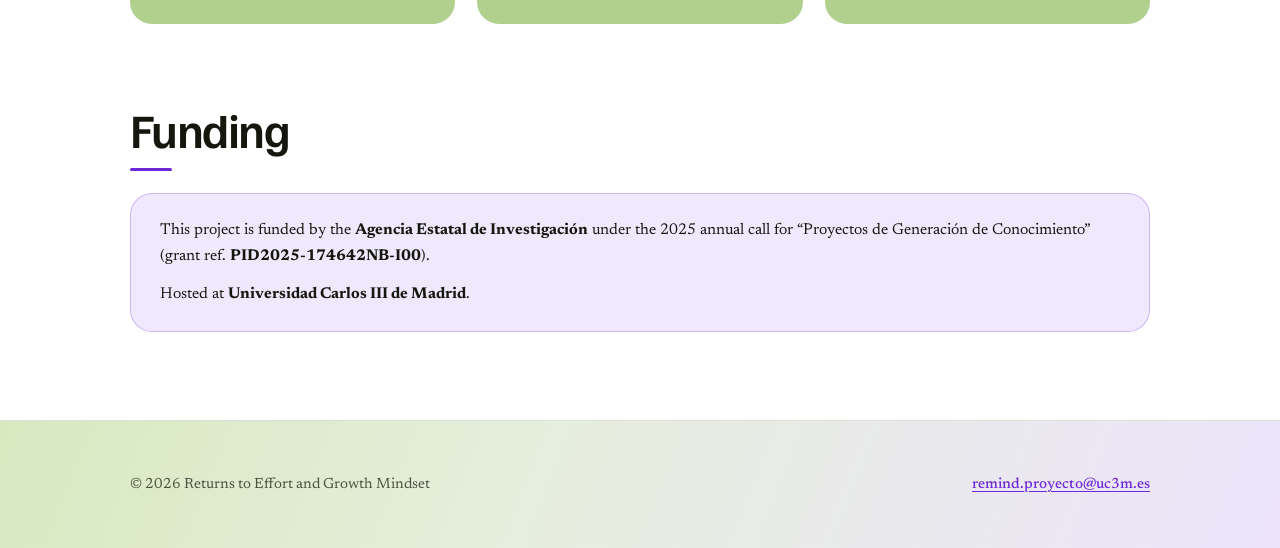
==== commit 66e12141: "Update index.html" ====
--- a/index.html
+++ b/index.html
@@ -22,7 +22,7 @@
     .header-inner { justify-content: space-between; gap: 1rem; }
     .funding-logos { display: flex; align-items: center; gap: 1.2rem; flex: 0 0 auto; }
     .funding-logos img { height: 56px; width: auto; display: block; }
-    .funding-logos img:nth-child(n+2) { height: 38px; }
+    .funding-logos img:nth-child(n+2) { height: 32px; }
 
     /* Barra de financiación: una sola línea de texto, a la izquierda */
     .funding-bar { background: #fff; border-bottom: 1px solid rgba(0, 0, 0, 0.1); }
@@ -34,7 +34,7 @@
     @media (max-width: 700px) {
       .funding-logos { gap: 0.6rem; }
       .funding-logos img { height: 42px; }
-      .funding-logos img:nth-child(n+2) { height: 30px; }
+      .funding-logos img:nth-child(n+2) { height: 26px; }
     }
   </style>
 </head>
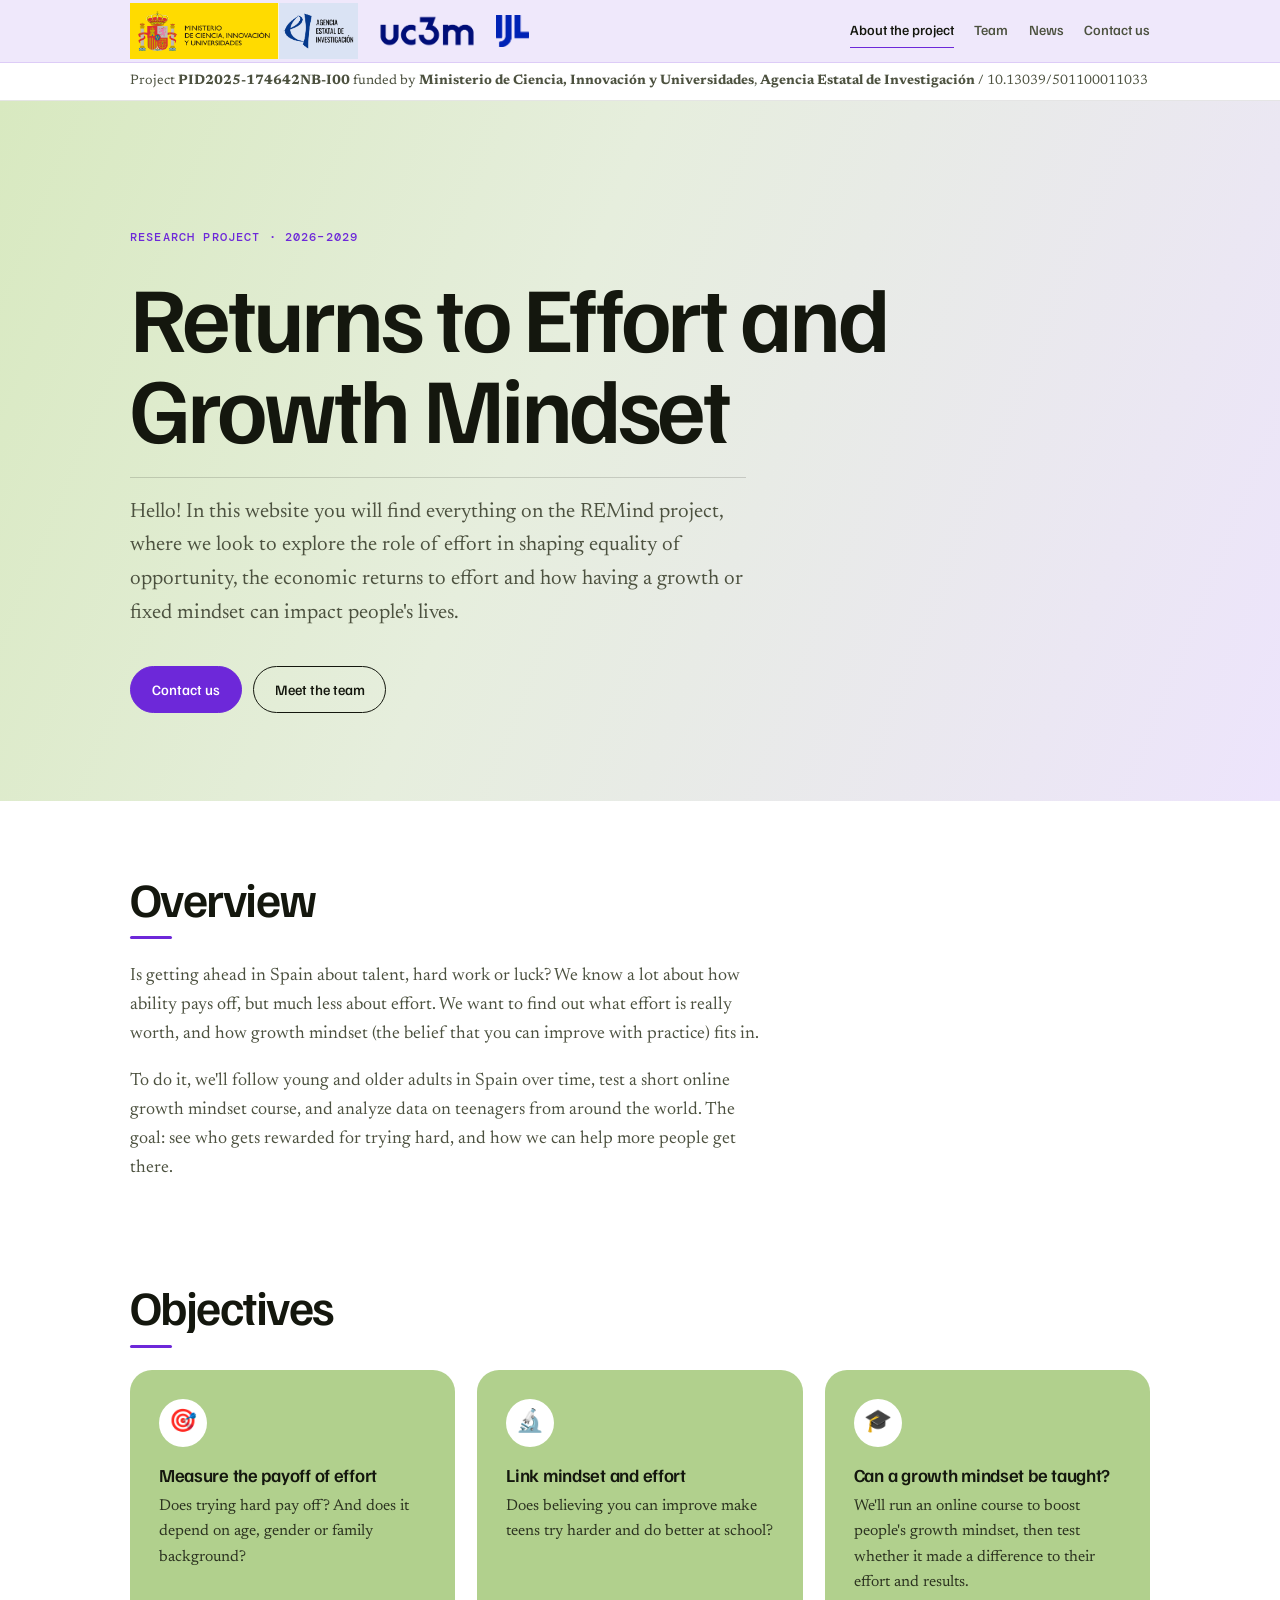
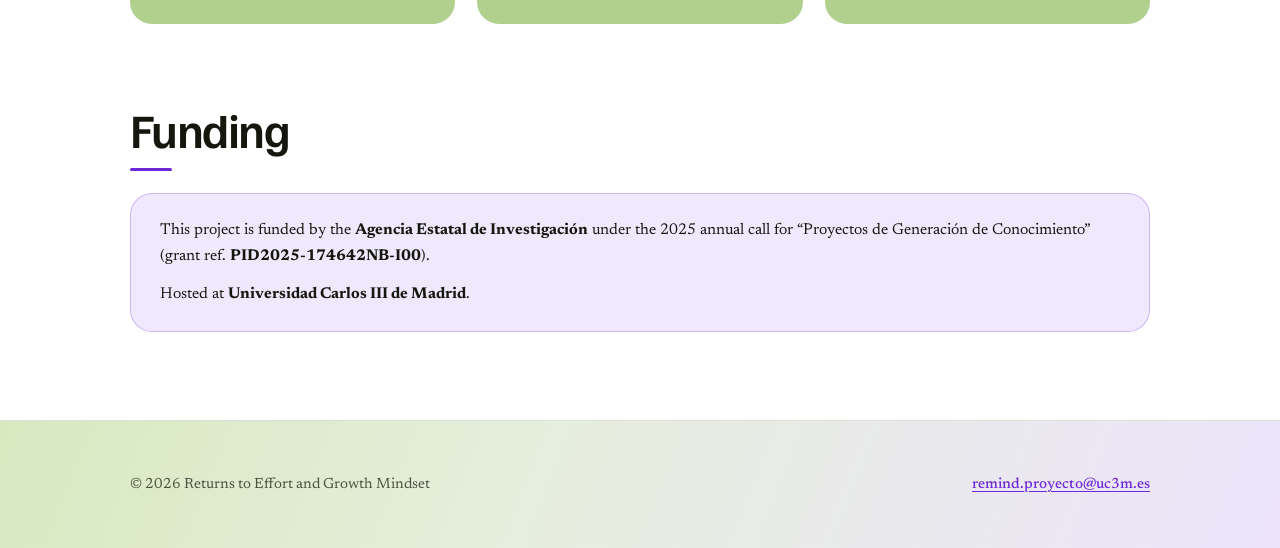
==== commit 1d4676f0: "Update index.html" ====
--- a/index.html
+++ b/index.html
@@ -63,7 +63,7 @@
   <!-- ===== FINANCIACIÓN (obligatoria en todas las páginas): referencia + logo MICIU + logo AEI ===== -->
   <div class="funding-bar">
     <div class="container funding-bar-inner">
-      <p>Project <strong>PID2025-174642NB-I00</strong> funded by <strong>Ministerio de Ciencia, Innovación y Universidades</strong> / <strong>Agencia Estatal de Investigación</strong> / 10.13039/501100011033</p>
+      <p>Project <strong>PID2025-174642NB-I00</strong> funded by <strong>Ministerio de Ciencia, Innovación y Universidades</strong>, <strong>Agencia Estatal de Investigación</strong> / 10.13039/501100011033</p>
     </div>
   </div>
 
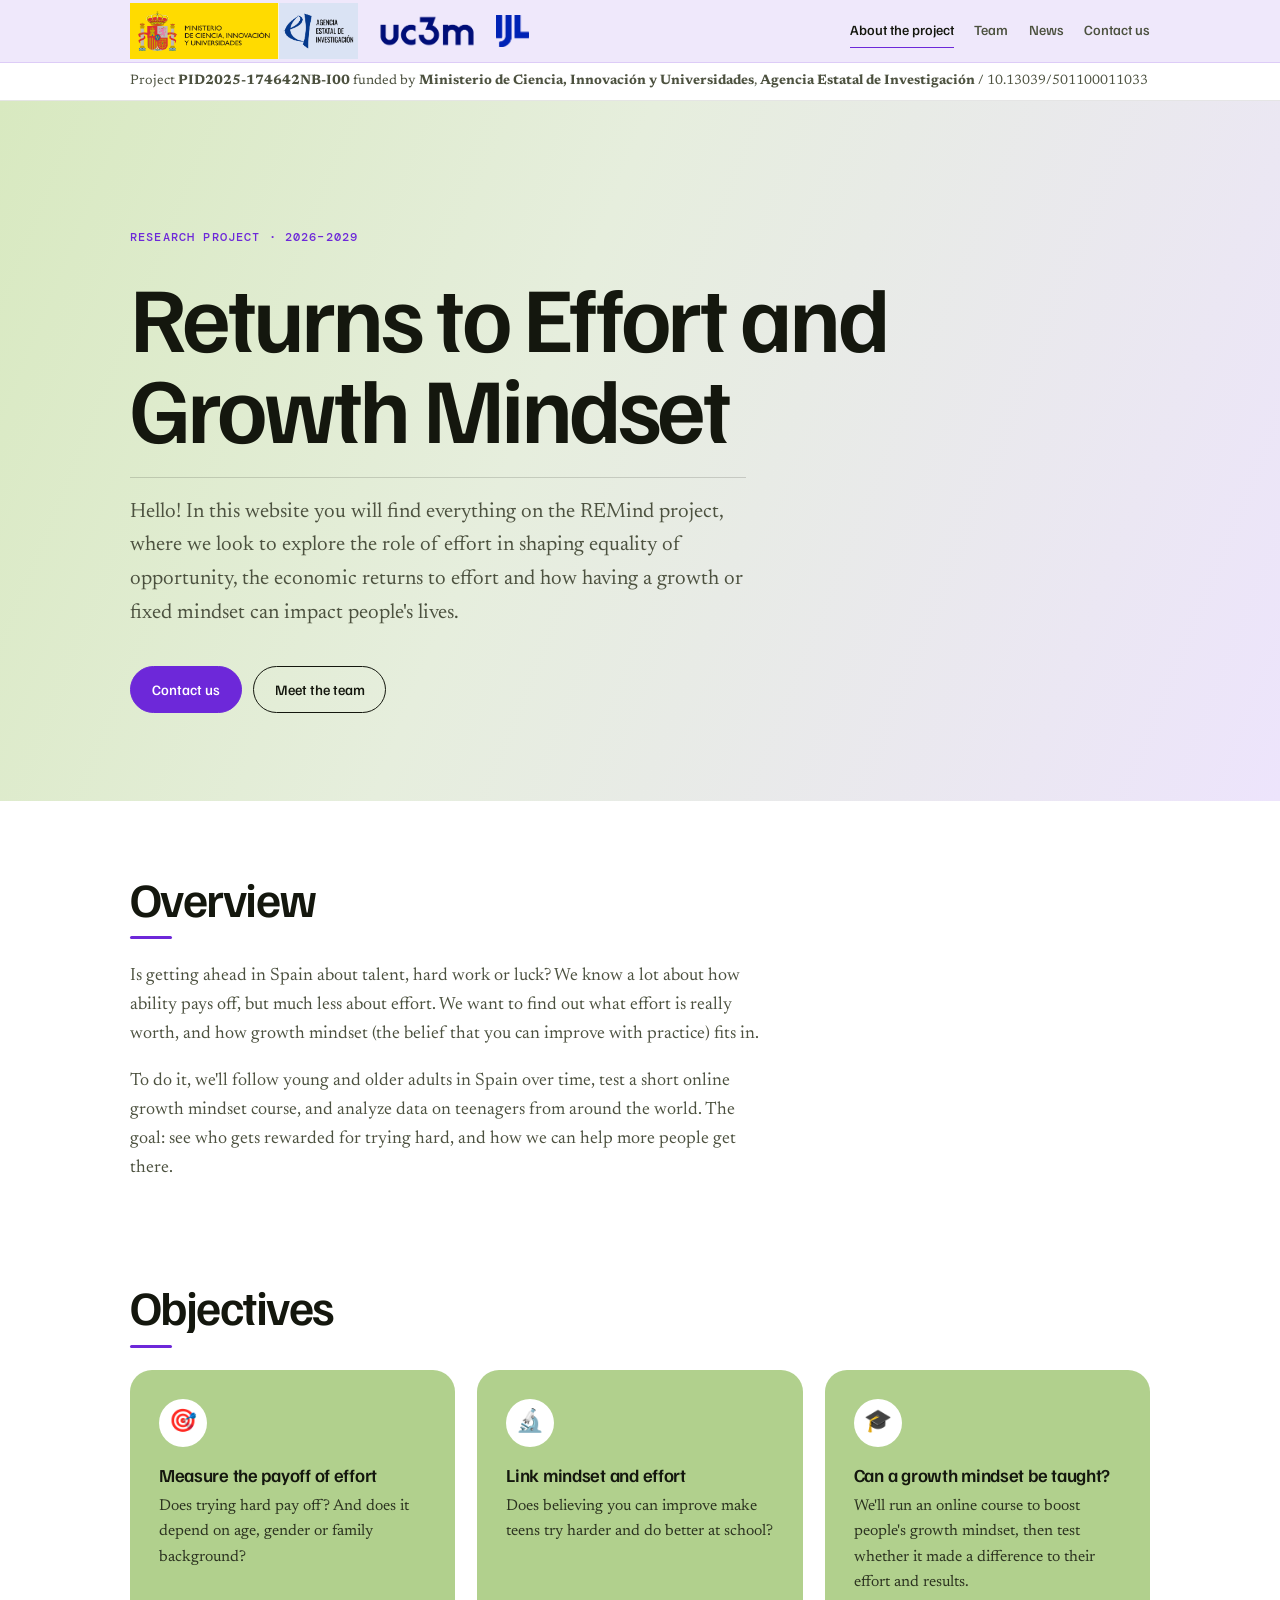
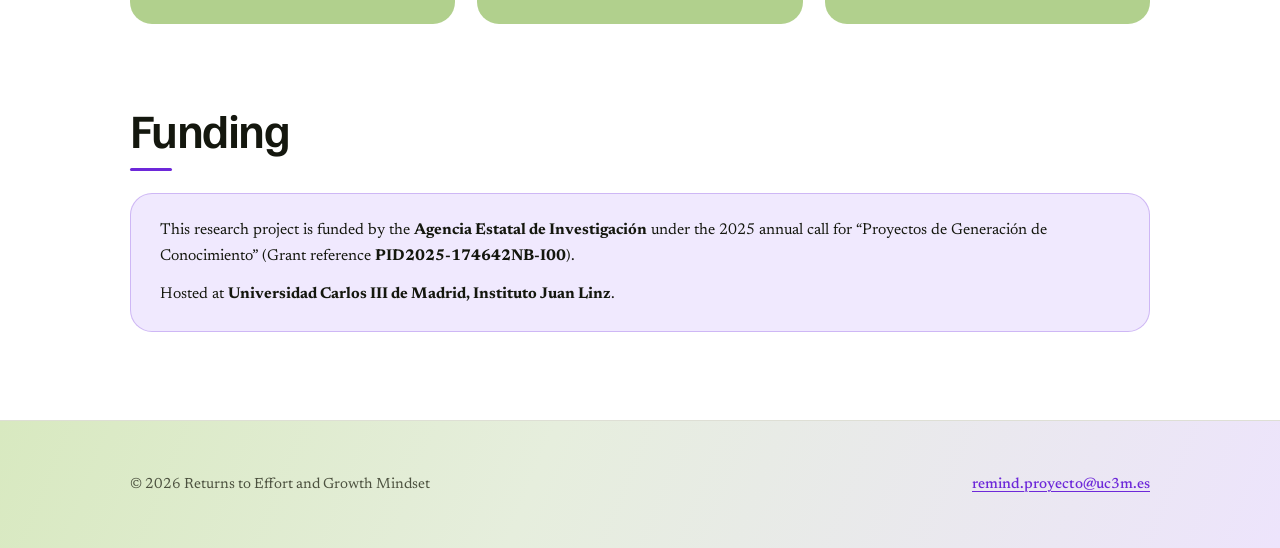
==== commit 9c4fb24a: "Update index.html" ====
--- a/index.html
+++ b/index.html
@@ -128,8 +128,8 @@
       <section>
         <h2>Funding</h2>
         <div class="funding">
-          <span>This project is funded by the <strong>Agencia Estatal de Investigación</strong> under the 2025 annual call for “Proyectos de Generación de Conocimiento” (grant ref. <strong>PID2025-174642NB-I00</strong>).</span>
-          <span>Hosted at <strong>Universidad Carlos III de Madrid</strong>.</span>
+          <span>This research project is funded by the <strong>Agencia Estatal de Investigación</strong> under the 2025 annual call for “Proyectos de Generación de Conocimiento” (Grant reference <strong>PID2025-174642NB-I00</strong>).</span>
+          <span>Hosted at <strong>Universidad Carlos III de Madrid, Instituto Juan Linz</strong>.</span>
         </div>
       </section>
     </div>
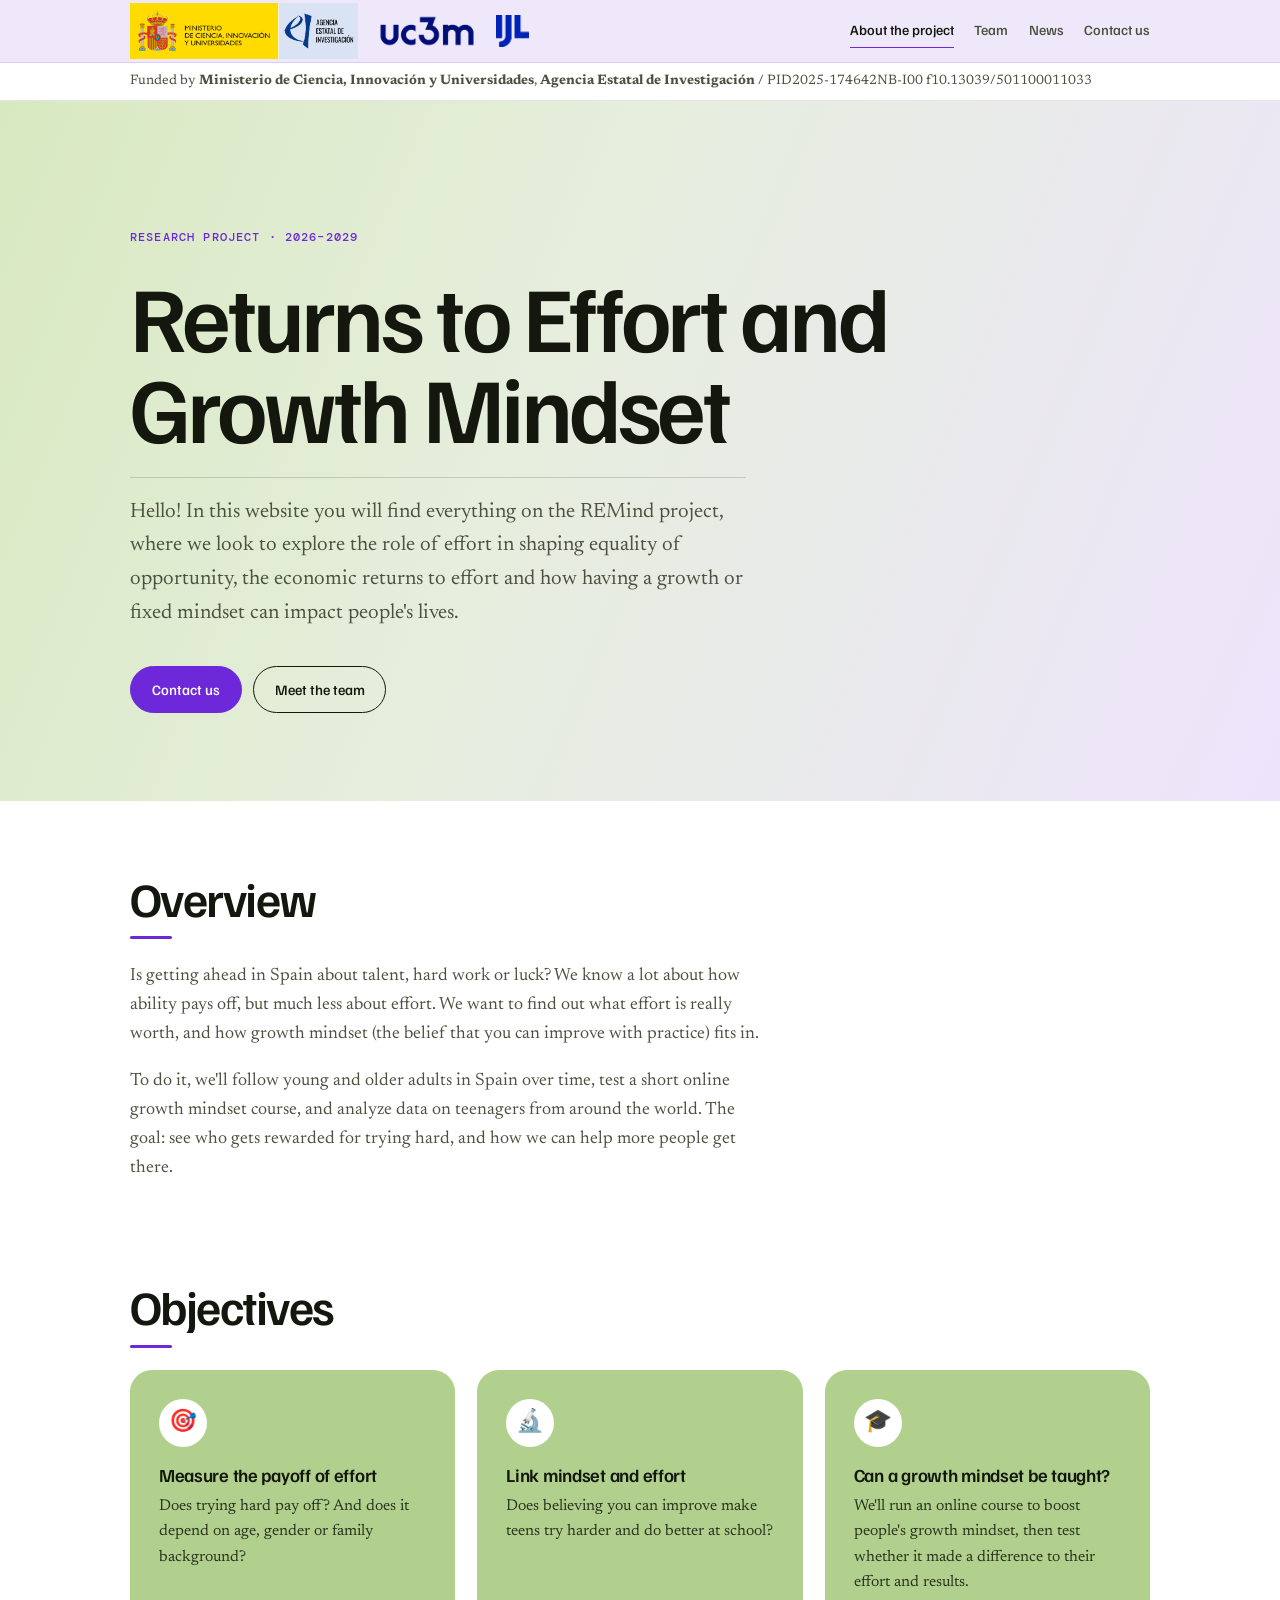
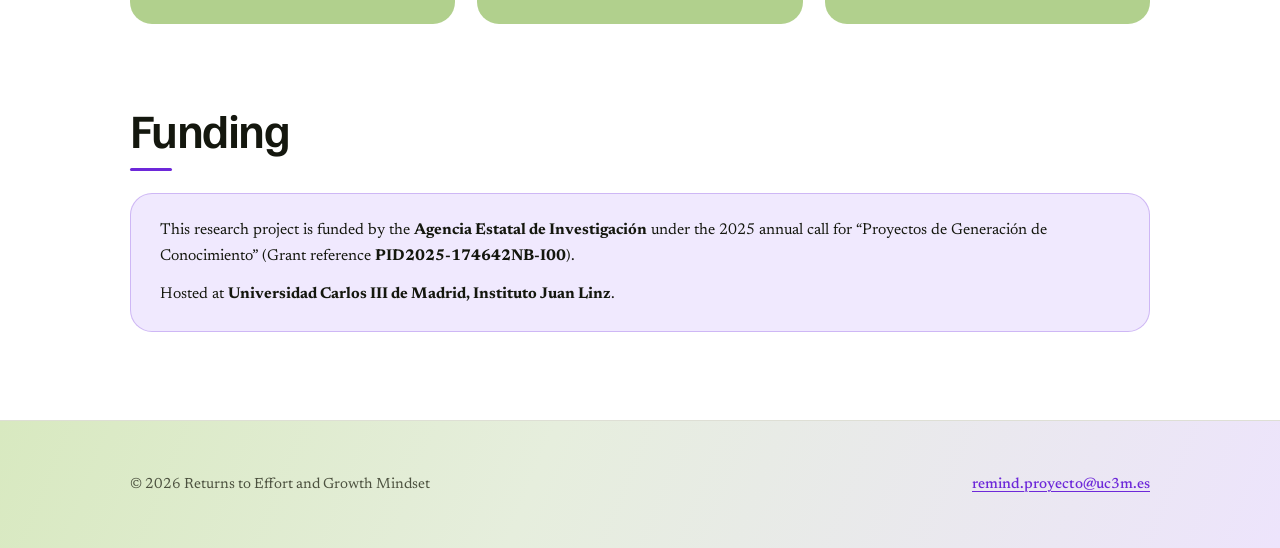
==== commit fa90e126: "Update index.html" ====
--- a/index.html
+++ b/index.html
@@ -63,7 +63,7 @@
   <!-- ===== FINANCIACIÓN (obligatoria en todas las páginas): referencia + logo MICIU + logo AEI ===== -->
   <div class="funding-bar">
     <div class="container funding-bar-inner">
-      <p>Project <strong>PID2025-174642NB-I00</strong> funded by <strong>Ministerio de Ciencia, Innovación y Universidades</strong>, <strong>Agencia Estatal de Investigación</strong> / 10.13039/501100011033</p>
+      <p>Funded by <strong>Ministerio de Ciencia, Innovación y Universidades</strong>, <strong>Agencia Estatal de Investigación</strong> / PID2025-174642NB-I00</strong> f10.13039/501100011033</p>
     </div>
   </div>
 
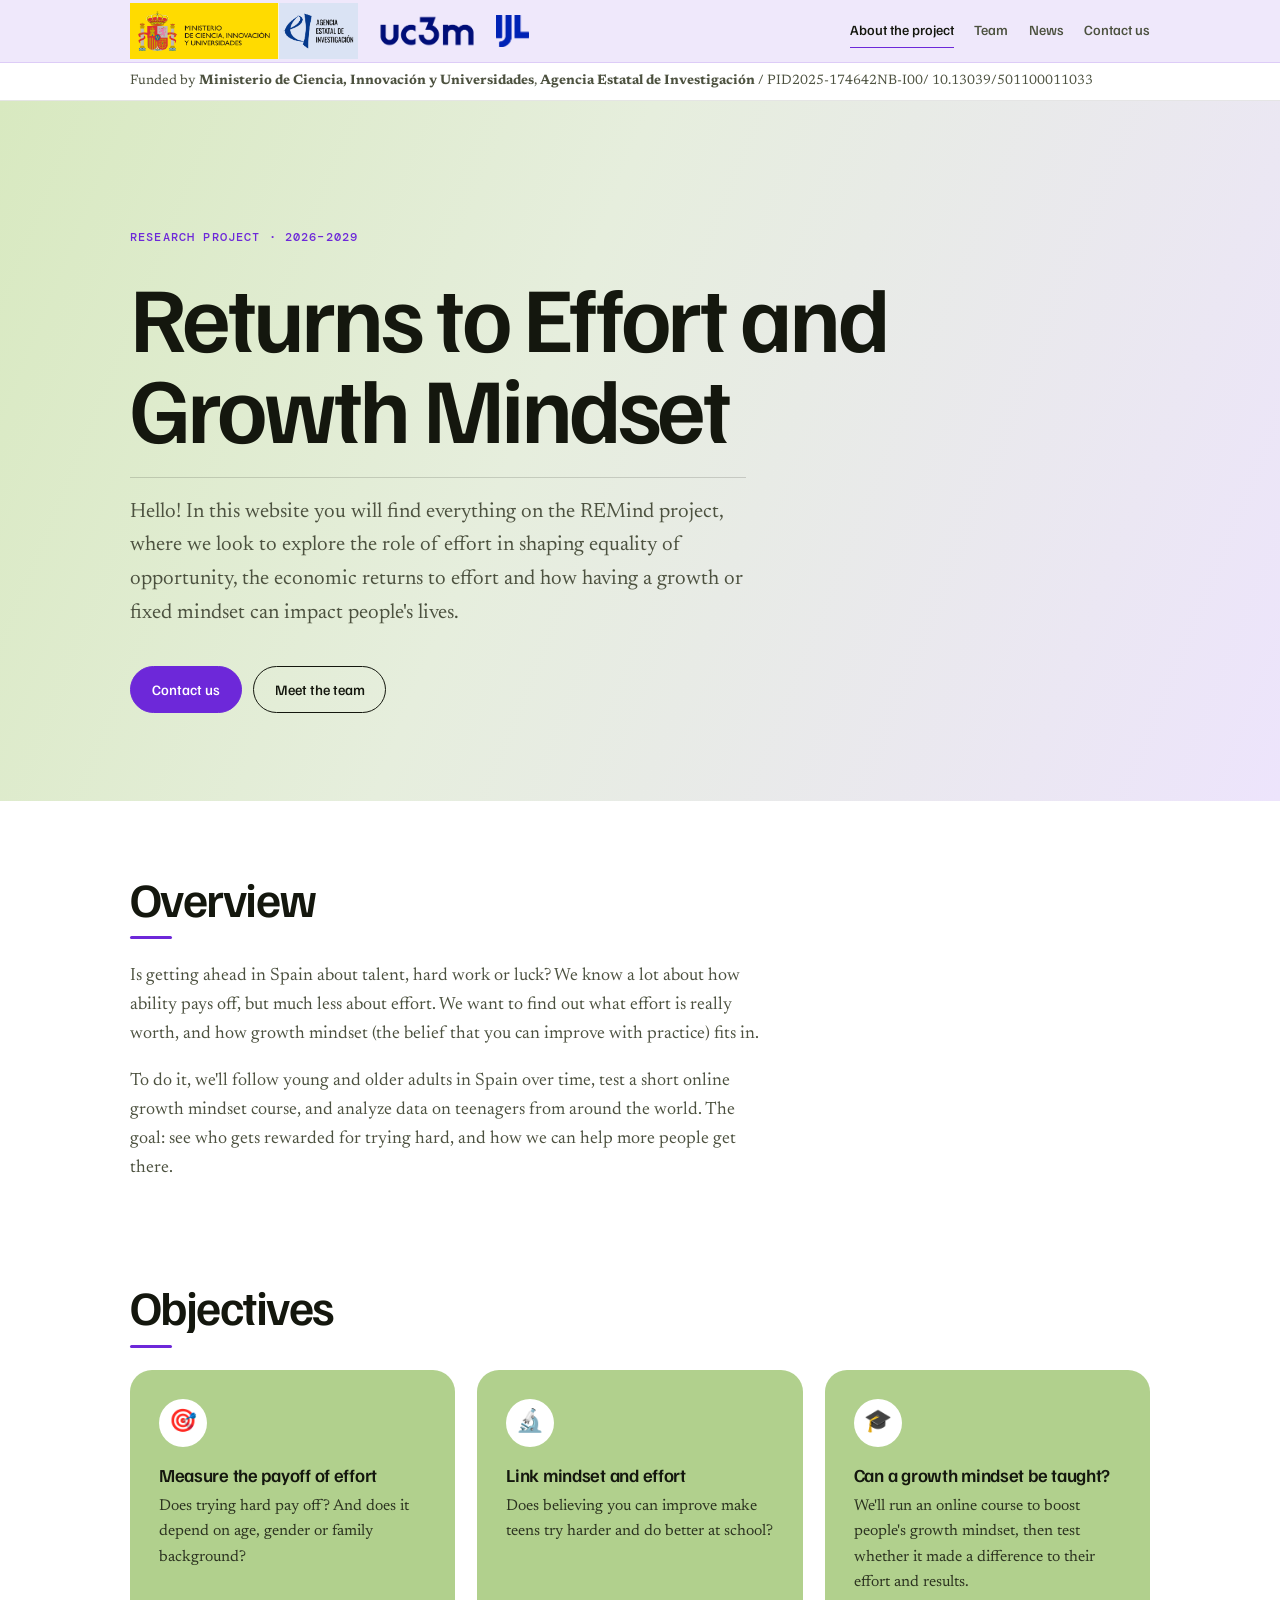
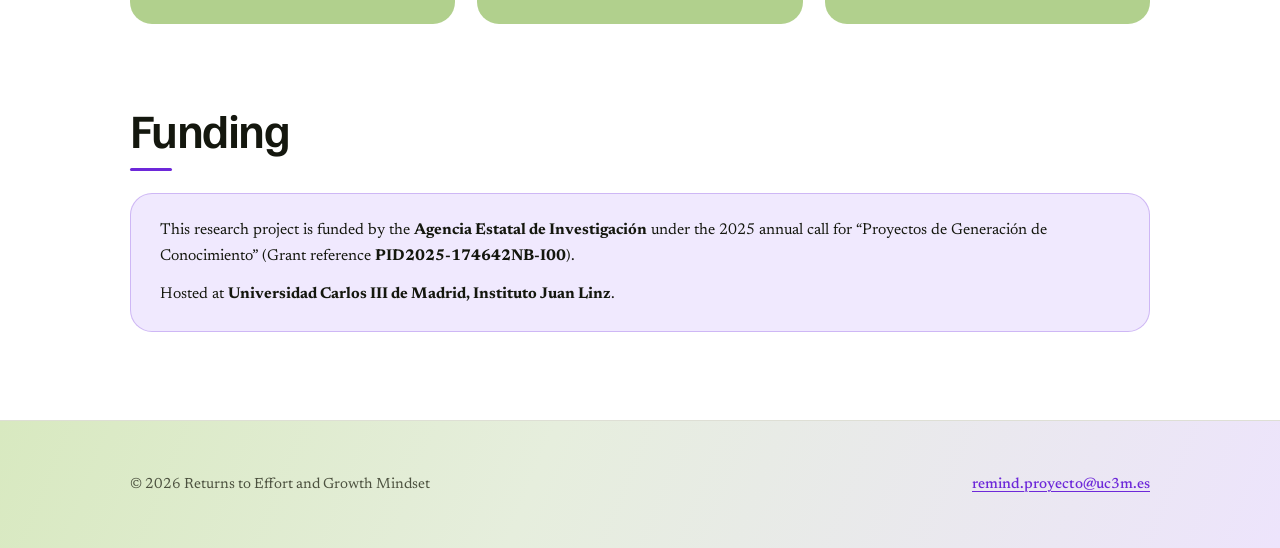
==== commit f7d628d9: "Update index.html" ====
--- a/index.html
+++ b/index.html
@@ -63,7 +63,7 @@
   <!-- ===== FINANCIACIÓN (obligatoria en todas las páginas): referencia + logo MICIU + logo AEI ===== -->
   <div class="funding-bar">
     <div class="container funding-bar-inner">
-      <p>Funded by <strong>Ministerio de Ciencia, Innovación y Universidades</strong>, <strong>Agencia Estatal de Investigación</strong> / PID2025-174642NB-I00</strong> f10.13039/501100011033</p>
+      <p>Funded by <strong>Ministerio de Ciencia, Innovación y Universidades</strong>, <strong>Agencia Estatal de Investigación</strong> / PID2025-174642NB-I00</strong>/ 10.13039/501100011033</p>
     </div>
   </div>
 
